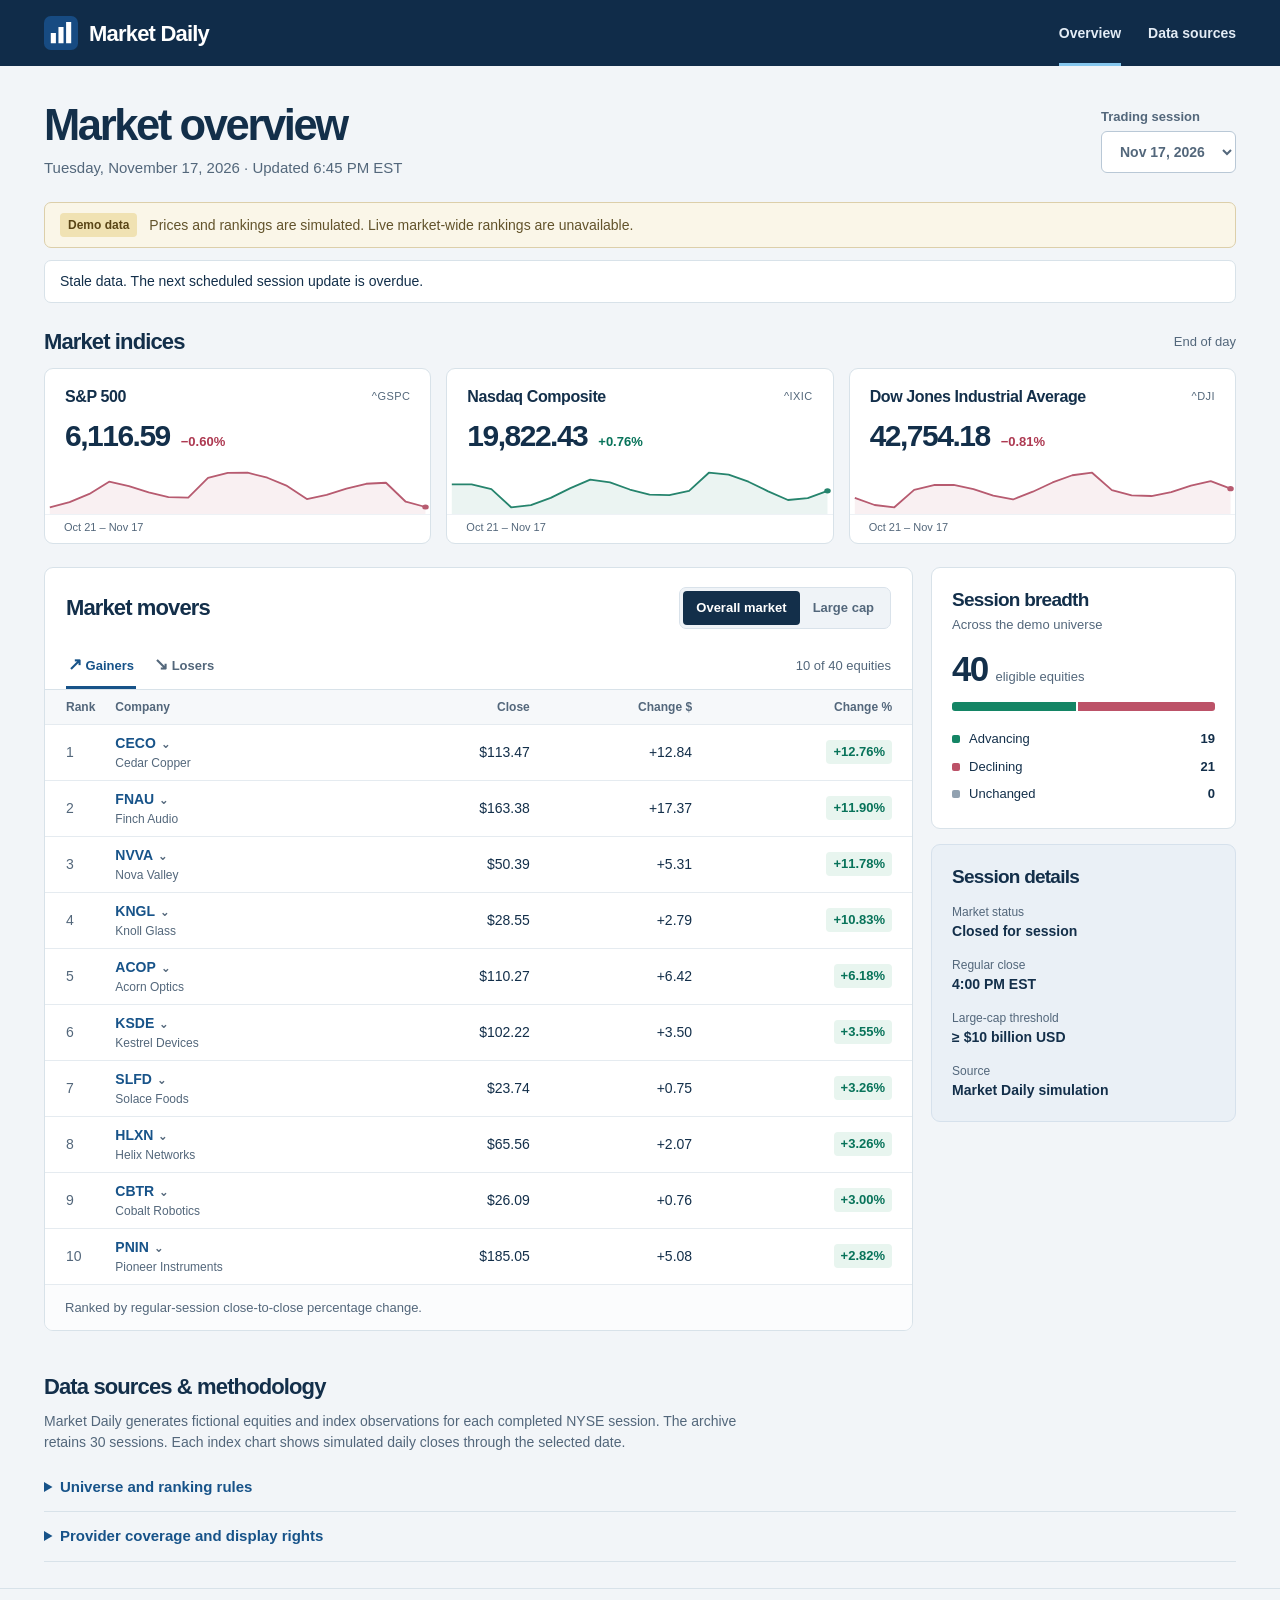
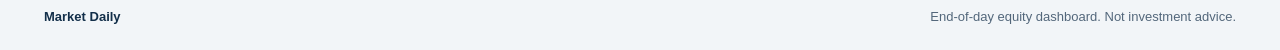
==== public/index.html @ 8e7f45c7 "Build the Market Daily end-of-day dashboard" ====
<!doctype html>
<html lang="en">
<head>
  <meta charset="utf-8"><meta name="viewport" content="width=device-width, initial-scale=1">
  <meta name="theme-color" content="#102c49"><meta name="description" content="Explore synthetic end-of-day U.S. equity sessions, index trends and daily stock movers.">
  <title>Market Daily | U.S. market overview</title>
  <link rel="icon" href="./favicon.svg"><link rel="stylesheet" href="./styles.css">
  <script defer src="./app.js"></script>
</head>
<body>
<a class="skip" href="#main">Skip to market overview</a>
<header><div class="mast wrap">
  <a class="brand" href="./"><img src="./favicon.svg" alt="" width="34" height="34">Market Daily</a>
  <nav aria-label="Main navigation"><a href="#main">Overview</a><a href="#sources">Data sources</a></nav>
</div></header>
<main id="main" class="wrap">
  <div class="heading"><div><h1>Market overview</h1><p class="sub" id="session-meta" aria-live="polite">Loading trading session…</p></div>
    <label class="date-field">Trading session<select id="history" disabled aria-label="Trading session"><option>Loading…</option></select></label>
  </div>
  <div class="demo"><strong>Demo data</strong><span>Prices and rankings are simulated. Live market-wide rankings are unavailable.</span></div>
  <div id="notice" role="status" hidden><span id="message"></span> <button id="retry" hidden>Retry</button></div>
  <section aria-labelledby="index-title"><div class="section-title"><h2 id="index-title">Market indices</h2><span class="muted">End of day</span></div>
    <div id="indices" class="indices" aria-live="polite"><div class="skeleton"></div><div class="skeleton"></div><div class="skeleton"></div></div>
  </section>
  <div class="columns">
    <section class="panel movers" aria-labelledby="movers-title"><div class="panel-head"><h2 id="movers-title">Market movers</h2>
      <div class="switch" role="group" aria-label="Ranking universe"><button data-group="overall" aria-pressed="true">Overall market</button><button data-group="largecap" aria-pressed="false">Large cap</button></div></div>
      <div class="table-tools"><div class="direction" role="group" aria-label="Move direction">
        <button data-side="gainers" aria-pressed="true"><span aria-hidden="true">↗</span> Gainers</button>
        <button data-side="losers" aria-pressed="false"><span aria-hidden="true">↘</span> Losers</button></div>
        <span class="muted" id="row-count" aria-live="polite"></span>
      </div>
      <table id="movers"><caption class="sr" id="caption">Demo stock rankings</caption>
        <thead><tr><th scope="col" class="rank">Rank</th><th scope="col">Company</th><th scope="col" class="numeric">Close</th><th scope="col" class="numeric change-col">Change $</th><th scope="col" class="numeric">Change %</th><th scope="col" class="numeric cap-col" hidden>Market cap</th></tr></thead>
        <tbody></tbody>
      </table>
      <p class="empty" id="empty" hidden></p>
      <p class="table-foot" id="table-foot">Ranked by regular-session close-to-close percentage change.</p>
    </section>
    <aside>
      <section class="panel breadth"><h2>Session breadth</h2><p class="muted">Across the demo universe</p>
        <div class="breadth-top"><strong id="breadth-total">—</strong><span>eligible equities</span></div>
        <div class="breadth-bar" id="breadth-bar" aria-hidden="true"></div>
        <dl class="legend"><div><dt><i class="up-dot"></i>Advancing</dt><dd id="advancing">—</dd></div><div><dt><i class="down-dot"></i>Declining</dt><dd id="declining">—</dd></div><div><dt><i class="flat-dot"></i>Unchanged</dt><dd id="unchanged">—</dd></div></dl>
      </section>
      <section class="panel details"><h2>Session details</h2><dl><dt>Market status</dt><dd id="market-status">—</dd><dt>Regular close</dt><dd id="closing-time">—</dd><dt>Large-cap threshold</dt><dd>≥ $10 billion USD</dd><dt>Source</dt><dd>Market Daily simulation</dd></dl></section>
    </aside>
  </div>
  <section id="sources" class="sources"><h2>Data sources &amp; methodology</h2><p>Market Daily generates fictional equities and index observations for each completed NYSE session. The archive retains 30 sessions. Each index chart shows simulated daily closes through the selected date.</p>
    <details><summary>Universe and ranking rules</summary><p>The intended universe covers active U.S. dollar common shares, common REITs and ADRs primarily listed on Nasdaq, NYSE or NYSE American. Funds, preferreds, warrants, units, rights and OTC listings are excluded. Distinct traded share classes retain their own listings. The overall ranking has no price floor and may include volatile microcaps.</p><p>Each return compares the regular close with the previous trading session’s split-comparable close. The large-cap ranking evaluates all eligible companies with a verified market capitalization of at least $10 billion and a cap observation no more than seven calendar days old. Ties sort by ticker.</p></details>
    <details><summary>Provider coverage and display rights</summary><p>The reviewed free feeds did not establish public redistribution rights and complete coverage of eligible equities. Alpha Vantage’s 20 movers per side cannot establish the largest moves among all large caps. All four lists and all three indices here use synthetic observations.</p><p><a href="https://site.financialmodelingprep.com/pricing-plans">FMP plan and licensing</a> · <a href="https://www.alphavantage.co/terms_of_service/">Alpha Vantage terms</a></p></details>
  </section>
</main>
<footer><div class="wrap"><strong>Market Daily</strong><span>End-of-day equity dashboard. Not investment advice.</span></div></footer>
<noscript>Enable JavaScript to load a trading session.</noscript>
</body></html>
---- public/styles.css ----
*{box-sizing:border-box}
:root{color-scheme:light;--ink:#132f4a;--sub:#53677b;--line:#d8e2e9;--blue:#175389;--up:#08735a;--down:#ad3951;--bg:#f2f5f8}
body{margin:0;background:var(--bg);color:var(--ink);font:15px/1.5 "Inter","Segoe UI",Arial,sans-serif;font-variant-numeric:tabular-nums}
button,select{font:inherit;color:inherit}button,select,summary{cursor:pointer}
a{color:var(--blue);text-underline-offset:3px}button:focus-visible,a:focus-visible,select:focus-visible,summary:focus-visible{outline:3px solid #3281b9;outline-offset:3px}
.wrap{width:min(1192px,calc(100% - 72px));margin:auto}
header{background:#102c49;color:white}.mast{height:66px;display:flex;align-items:center;justify-content:space-between}
.brand{display:flex;align-items:center;gap:11px;font-weight:700;font-size:22px;letter-spacing:-.8px;color:white;text-decoration:none}
nav{height:100%;display:flex;gap:27px}nav a{display:grid;align-items:center;color:#e3ecf5;font-size:14px;font-weight:550;text-decoration:none}nav a:first-child{box-shadow:inset 0 -3px #86c7ee}
h1,h2,h3,p,dl,dd{margin:0}h1{font-size:clamp(32px,3.4vw,48px);letter-spacing:-.055em;line-height:1.12;font-weight:660}h2{font-size:22px;letter-spacing:-.04em;line-height:1.25;font-weight:650}h3{font-size:16px;letter-spacing:-.025em}
.heading,.section-title,.panel-head,.table-tools,footer .wrap{display:flex;justify-content:space-between;align-items:center;gap:16px}
.heading{padding:35px 0 23px}.sub,.muted,.date-field,.table-foot,.breadth-top span{color:var(--sub)}.sub{margin-top:7px}.muted,.date-field{font-size:13px}
.date-field{display:flex;flex-direction:column;gap:4px;font-weight:600}select{background:white;border:1px solid #b9c8d6;border-radius:6px;min-height:42px;padding:6px 14px;font-size:14px;font-weight:550}
.demo,#notice{display:flex;align-items:center;gap:12px;padding:10px 15px;border:1px solid #dccfaa;background:#faf6e8;border-radius:7px;font-size:14px;color:#62532b}
.demo strong{color:#594516;white-space:nowrap;font-size:12px;background:#f0e2b3;padding:3px 8px;border-radius:4px}
#notice{margin-top:12px;background:#fff;border-color:var(--line);color:var(--ink)}#retry{border:1px solid var(--line);background:white;border-radius:4px;padding:7px 12px}
.section-title{margin:25px 0 12px}.indices{display:grid;grid-template-columns:repeat(3,minmax(0,1fr));gap:15px}.index,.skeleton{position:relative;background:#fff;border:1px solid var(--line);border-radius:9px;overflow:hidden}
.index-head{display:flex;align-items:center;justify-content:space-between;gap:8px;padding:16px 20px 0}.ticker{font-size:11px;color:#53677a;letter-spacing:.04em}
.index-value{display:flex;align-items:baseline;flex-wrap:wrap;column-gap:11px;padding:4px 20px 0}.index-value strong{font-size:30px;font-weight:640;letter-spacing:-.05em}
.pos{color:var(--up)}.neg{color:var(--down)}.index-value small{font-size:13px;font-weight:600}
.chart{height:48px;display:block;width:100%;margin-top:8px}.chart-label{display:flex;justify-content:space-between;color:var(--sub);font-size:11px;padding:4px 19px 8px;border-top:1px solid #eef2f6}
.columns{margin:23px 0;display:grid;grid-template-columns:minmax(0,2.85fr) minmax(220px,1fr);align-items:start;gap:18px}
.panel{background:white;border:1px solid var(--line);border-radius:9px;overflow:hidden}
.panel-head{padding:19px 21px 14px}.switch{display:flex;background:#eff3f7;border:1px solid #d9e2ea;padding:3px;border-radius:7px}
.switch button,.direction button{border:0;font-size:13px;font-weight:600;min-height:34px;padding:6px 13px;background:transparent;color:var(--sub)}
.switch button[aria-pressed=true]{background:var(--ink);border-radius:4px;color:white}
.table-tools{padding:0 21px;border-bottom:1px solid var(--line)}.direction{display:flex;gap:16px}
.direction button{padding:9px 2px 11px;min-height:42px}.direction button[aria-pressed=true]{color:var(--blue);box-shadow:inset 0 -3px var(--blue)}.direction span{font-size:17px}
table{width:100%;border-collapse:collapse;font-size:14px}th{text-align:left;background:#f6f8fa;color:var(--sub);font-weight:600;font-size:12px}
th,td{padding:8px 10px;border-bottom:1px solid #e5ebf0}td{height:51px}.rank{width:55px;color:var(--sub);padding-left:21px}td:last-child,th:last-child,th:nth-last-child(2):has(+[hidden]){padding-right:20px}
.numeric{text-align:right;white-space:nowrap}.listing{display:flex;flex-direction:column;align-items:flex-start;gap:0}.listing button{border:0;background:none;color:var(--blue);padding:0;font-weight:700;font-size:14px;text-align:left}.listing button::after{content:"⌄";padding-left:5px;color:var(--sub);font-size:11px}.listing button[aria-expanded=true]::after{content:"⌃"}
.company{font-size:12px;color:var(--sub)}.pct{display:inline-block;border-radius:4px;padding:2px 7px;font-size:13px;font-weight:650}.pct.pos{background:#e8f5ef}.pct.neg{background:#faedf0}
.row-info td{height:auto;padding:11px 21px;background:#f5f8fb;color:var(--sub);font-size:13px}.table-foot,.empty{font-size:13px;padding:13px 20px}.table-foot{background:#fbfcfd}
aside{display:grid;gap:15px}aside section{padding:20px}aside h2{font-size:19px}.breadth p{margin-top:3px}.breadth-top{margin-top:14px;display:flex;align-items:baseline;gap:8px}.breadth-top strong{font-size:35px;line-height:1.2;letter-spacing:-.05em}.breadth-top span{font-size:13px}
.breadth-bar{display:flex;gap:2px;height:9px;overflow:hidden;border-radius:3px;margin:12px 0 14px}.up-dot{background:#148565}.down-dot{background:#bc5268}.flat-dot{background:#91a1b0}
.legend>div{display:flex;align-items:center;justify-content:space-between;font-size:13px;padding:4px 0}.legend i{display:inline-block;width:8px;height:8px;border-radius:2px;margin-right:9px}.legend dd{font-weight:650}.details dt{margin-top:14px;color:var(--sub);font-size:12px}.details dd{font-size:14px;font-weight:550}.details{background:#eaf0f6;border-color:#d6e1ec}
.sources{padding:19px 0 26px;scroll-margin-top:12px}.sources p{color:var(--sub);max-width:92ch;margin:10px 0;font-size:14px}.sources details{border-bottom:1px solid var(--line);padding:4px 0}.sources summary{padding:9px 0;color:var(--blue);font-weight:570}
footer{border-top:1px solid var(--line);padding:18px 0 24px;color:var(--sub);font-size:13px}footer strong{color:var(--ink)}
.skeleton{min-height:152px;background:linear-gradient(110deg,#e7edf2,#f9fafb,#e7edf2);background-size:200%;animation:pulse 1.5s infinite}@keyframes pulse{to{background-position:-200%}}@media(prefers-reduced-motion:reduce){.skeleton{animation:none}}
[hidden]{display:none!important}.sr,.skip:not(:focus){position:absolute;width:1px;height:1px;padding:0;margin:-1px;overflow:hidden;clip-path:inset(50%);white-space:nowrap}.skip:focus{display:block;background:white;padding:10px}
@media(max-width:980px){.wrap{width:calc(100% - 40px)}.columns{grid-template-columns:minmax(0,1fr)}aside{grid-template-columns:1fr 1fr}.details dl{display:grid;grid-template-columns:1fr 1fr;gap:12px;margin-top:16px}.details dt{margin:0}.details dd{text-align:right}.index-head,.index-value{padding-left:15px;padding-right:15px}.index-head{align-items:flex-start}}
@media(max-width:650px){.wrap{width:calc(100% - 28px)}.mast{height:55px}.brand{font-size:19px;gap:7px}.brand img{width:29px;height:29px}nav{gap:13px}nav a{font-size:12px}.heading{padding:22px 0 15px;flex-wrap:wrap;gap:12px}.sub{font-size:13px}.date-field{flex-direction:row;align-items:center;gap:10px}select{min-height:44px}.demo{align-items:flex-start;font-size:12px;padding:9px 10px;gap:9px}.demo strong{font-size:11px}
.section-title{margin-top:20px}.indices{grid-template-columns:1fr;gap:8px}.index{display:grid;grid-template-columns:minmax(0,1.4fr) minmax(88px,.8fr);align-items:center;padding:11px 13px;column-gap:9px}.index-head,.index-value{padding:0}.index-head{grid-column:1;grid-row:1;display:block}.index-head h3{font-size:14px}.ticker{display:none}.index-value{grid-column:1;grid-row:2;gap:6px}.index-value strong{font-size:23px}.index-value small{font-size:12px}.chart{grid-column:2;grid-row:1 / 3;margin:0;height:32px}.chart-label{grid-column:2;grid-row:3;font-size:9px;padding:1px 0 0;border:0}.skeleton{min-height:78px}
.columns{margin:16px 0;gap:14px}.panel-head{padding:14px 12px 5px;flex-wrap:wrap;gap:8px}.panel-head h2,h2{font-size:20px}.switch button{padding:5px 8px;min-height:44px;font-size:12px}.table-tools{padding:0 12px}.direction button{min-height:44px}.direction{gap:9px}.table-tools .muted{font-size:11px}th,td{padding:6px 5px}.rank{width:34px;padding-left:9px;font-size:11px}.numeric{font-size:13px}th.numeric{font-size:11px}.change-col,.cap-col{display:none}td:nth-child(5),th:nth-child(5){padding-right:9px}.pct{font-size:12px;padding:2px 4px}.company{font-size:11px}.listing{position:relative}.listing button{min-width:44px}.listing button::before{content:"";position:absolute;inset:-5px 0;min-height:44px}.table-foot{padding:10px 12px}aside{grid-template-columns:1fr}.breadth,.details{padding:16px}.sources{padding-top:10px}footer .wrap{align-items:flex-start;flex-direction:column;gap:4px}}
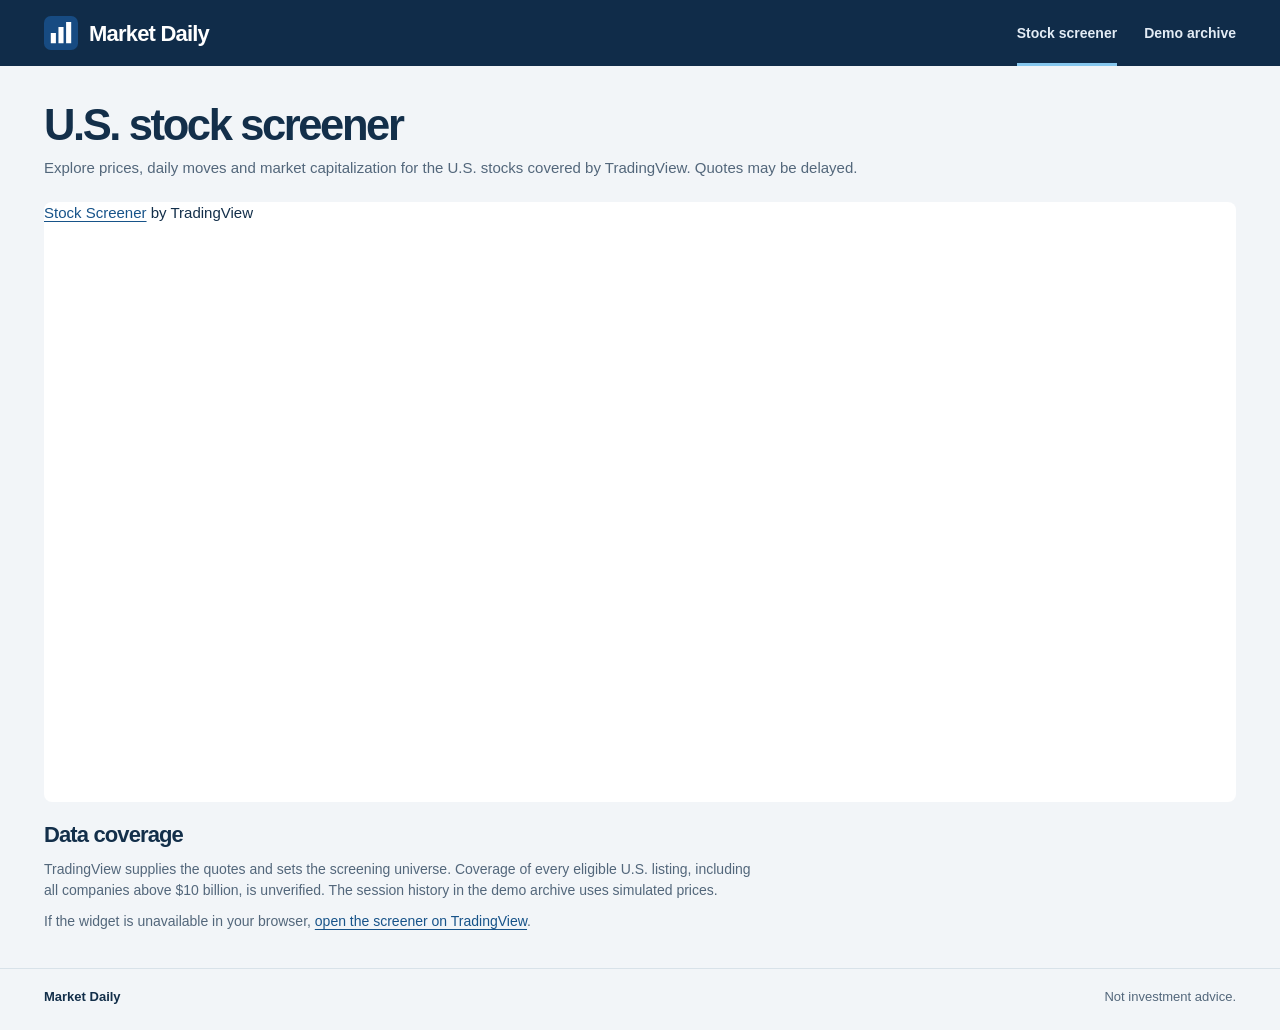
==== commit 9333f450: "Show TradingView US stock screener and separate the demo archive" ====
--- a/public/index.html
+++ b/public/index.html
@@ -1,56 +1,53 @@
 <!doctype html>
 <html lang="en">
 <head>
-  <meta charset="utf-8"><meta name="viewport" content="width=device-width, initial-scale=1">
-  <meta name="theme-color" content="#102c49"><meta name="description" content="Explore synthetic end-of-day U.S. equity sessions, index trends and daily stock movers.">
-  <title>Market Daily | U.S. market overview</title>
-  <link rel="icon" href="./favicon.svg"><link rel="stylesheet" href="./styles.css">
-  <script defer src="./app.js"></script>
+  <meta charset="utf-8">
+  <meta name="viewport" content="width=device-width, initial-scale=1">
+  <meta name="theme-color" content="#102c49">
+  <meta name="description" content="Explore U.S. stock prices and daily movers in TradingView’s stock screener.">
+  <title>U.S. stock screener | Market Daily</title>
+  <link rel="icon" href="./favicon.svg">
+  <link rel="stylesheet" href="./styles.css">
 </head>
 <body>
-<a class="skip" href="#main">Skip to market overview</a>
-<header><div class="mast wrap">
-  <a class="brand" href="./"><img src="./favicon.svg" alt="" width="34" height="34">Market Daily</a>
-  <nav aria-label="Main navigation"><a href="#main">Overview</a><a href="#sources">Data sources</a></nav>
-</div></header>
-<main id="main" class="wrap">
-  <div class="heading"><div><h1>Market overview</h1><p class="sub" id="session-meta" aria-live="polite">Loading trading session…</p></div>
-    <label class="date-field">Trading session<select id="history" disabled aria-label="Trading session"><option>Loading…</option></select></label>
-  </div>
-  <div class="demo"><strong>Demo data</strong><span>Prices and rankings are simulated. Live market-wide rankings are unavailable.</span></div>
-  <div id="notice" role="status" hidden><span id="message"></span> <button id="retry" hidden>Retry</button></div>
-  <section aria-labelledby="index-title"><div class="section-title"><h2 id="index-title">Market indices</h2><span class="muted">End of day</span></div>
-    <div id="indices" class="indices" aria-live="polite"><div class="skeleton"></div><div class="skeleton"></div><div class="skeleton"></div></div>
-  </section>
-  <div class="columns">
-    <section class="panel movers" aria-labelledby="movers-title"><div class="panel-head"><h2 id="movers-title">Market movers</h2>
-      <div class="switch" role="group" aria-label="Ranking universe"><button data-group="overall" aria-pressed="true">Overall market</button><button data-group="largecap" aria-pressed="false">Large cap</button></div></div>
-      <div class="table-tools"><div class="direction" role="group" aria-label="Move direction">
-        <button data-side="gainers" aria-pressed="true"><span aria-hidden="true">↗</span> Gainers</button>
-        <button data-side="losers" aria-pressed="false"><span aria-hidden="true">↘</span> Losers</button></div>
-        <span class="muted" id="row-count" aria-live="polite"></span>
+  <a class="skip" href="#main">Skip to stock screener</a>
+  <header>
+    <div class="mast wrap">
+      <a class="brand" href="./"><img src="./favicon.svg" alt="" width="34" height="34">Market Daily</a>
+      <nav aria-label="Main navigation"><a href="./" aria-current="page">Stock screener</a><a href="./demo.html">Demo archive</a></nav>
+    </div>
+  </header>
+  <main class="wrap" id="main">
+    <div class="heading"><div>
+      <h1>U.S. stock screener</h1>
+      <p class="sub">Explore prices, daily moves and market capitalization for the U.S. stocks covered by TradingView. Quotes may be delayed.</p>
+    </div></div>
+    <section aria-label="TradingView U.S. stock screener">
+      <div class="tradingview-widget-container">
+        <div class="tradingview-widget-container__widget"></div>
+        <div class="tradingview-widget-copyright">
+          <a href="https://www.tradingview.com/screener/" rel="noopener nofollow" target="_blank"><span class="blue-text">Stock Screener</span></a><span class="trademark"> by TradingView</span>
+        </div>
+        <script src="https://s3.tradingview.com/external-embedding/embed-widget-screener.js" async>
+          {
+            "market": "us",
+            "defaultColumn": "overview",
+            "defaultScreen": "top_gainers",
+            "showToolbar": true,
+            "locale": "en",
+            "colorTheme": "light",
+            "width": "100%",
+            "height": 600
+          }
+        </script>
       </div>
-      <table id="movers"><caption class="sr" id="caption">Demo stock rankings</caption>
-        <thead><tr><th scope="col" class="rank">Rank</th><th scope="col">Company</th><th scope="col" class="numeric">Close</th><th scope="col" class="numeric change-col">Change $</th><th scope="col" class="numeric">Change %</th><th scope="col" class="numeric cap-col" hidden>Market cap</th></tr></thead>
-        <tbody></tbody>
-      </table>
-      <p class="empty" id="empty" hidden></p>
-      <p class="table-foot" id="table-foot">Ranked by regular-session close-to-close percentage change.</p>
     </section>
-    <aside>
-      <section class="panel breadth"><h2>Session breadth</h2><p class="muted">Across the demo universe</p>
-        <div class="breadth-top"><strong id="breadth-total">—</strong><span>eligible equities</span></div>
-        <div class="breadth-bar" id="breadth-bar" aria-hidden="true"></div>
-        <dl class="legend"><div><dt><i class="up-dot"></i>Advancing</dt><dd id="advancing">—</dd></div><div><dt><i class="down-dot"></i>Declining</dt><dd id="declining">—</dd></div><div><dt><i class="flat-dot"></i>Unchanged</dt><dd id="unchanged">—</dd></div></dl>
-      </section>
-      <section class="panel details"><h2>Session details</h2><dl><dt>Market status</dt><dd id="market-status">—</dd><dt>Regular close</dt><dd id="closing-time">—</dd><dt>Large-cap threshold</dt><dd>≥ $10 billion USD</dd><dt>Source</dt><dd>Market Daily simulation</dd></dl></section>
-    </aside>
-  </div>
-  <section id="sources" class="sources"><h2>Data sources &amp; methodology</h2><p>Market Daily generates fictional equities and index observations for each completed NYSE session. The archive retains 30 sessions. Each index chart shows simulated daily closes through the selected date.</p>
-    <details><summary>Universe and ranking rules</summary><p>The intended universe covers active U.S. dollar common shares, common REITs and ADRs primarily listed on Nasdaq, NYSE or NYSE American. Funds, preferreds, warrants, units, rights and OTC listings are excluded. Distinct traded share classes retain their own listings. The overall ranking has no price floor and may include volatile microcaps.</p><p>Each return compares the regular close with the previous trading session’s split-comparable close. The large-cap ranking evaluates all eligible companies with a verified market capitalization of at least $10 billion and a cap observation no more than seven calendar days old. Ties sort by ticker.</p></details>
-    <details><summary>Provider coverage and display rights</summary><p>The reviewed free feeds did not establish public redistribution rights and complete coverage of eligible equities. Alpha Vantage’s 20 movers per side cannot establish the largest moves among all large caps. All four lists and all three indices here use synthetic observations.</p><p><a href="https://site.financialmodelingprep.com/pricing-plans">FMP plan and licensing</a> · <a href="https://www.alphavantage.co/terms_of_service/">Alpha Vantage terms</a></p></details>
-  </section>
-</main>
-<footer><div class="wrap"><strong>Market Daily</strong><span>End-of-day equity dashboard. Not investment advice.</span></div></footer>
-<noscript>Enable JavaScript to load a trading session.</noscript>
-</body></html>
+    <section class="sources" aria-labelledby="coverage">
+      <h2 id="coverage">Data coverage</h2>
+      <p>TradingView supplies the quotes and sets the screening universe. Coverage of every eligible U.S. listing, including all companies above $10 billion, is unverified. The session history in the demo archive uses simulated prices.</p>
+      <p>If the widget is unavailable in your browser, <a href="https://www.tradingview.com/screener/">open the screener on TradingView</a>.</p>
+    </section>
+  </main>
+  <footer><div class="wrap"><strong>Market Daily</strong><span>Not investment advice.</span></div></footer>
+</body>
+</html>
--- a/public/styles.css
+++ b/public/styles.css
@@ -6,7 +6,8 @@
 .wrap{width:min(1192px,calc(100% - 72px));margin:auto}
 header{background:#102c49;color:white}.mast{height:66px;display:flex;align-items:center;justify-content:space-between}
 .brand{display:flex;align-items:center;gap:11px;font-weight:700;font-size:22px;letter-spacing:-.8px;color:white;text-decoration:none}
-nav{height:100%;display:flex;gap:27px}nav a{display:grid;align-items:center;color:#e3ecf5;font-size:14px;font-weight:550;text-decoration:none}nav a:first-child{box-shadow:inset 0 -3px #86c7ee}
+nav{height:100%;display:flex;gap:27px}nav a{display:grid;align-items:center;color:#e3ecf5;font-size:14px;font-weight:550;text-decoration:none}nav a[aria-current=page]{box-shadow:inset 0 -3px #86c7ee}
+.tradingview-widget-container{min-height:600px;background:white;border-radius:8px}
 h1,h2,h3,p,dl,dd{margin:0}h1{font-size:clamp(32px,3.4vw,48px);letter-spacing:-.055em;line-height:1.12;font-weight:660}h2{font-size:22px;letter-spacing:-.04em;line-height:1.25;font-weight:650}h3{font-size:16px;letter-spacing:-.025em}
 .heading,.section-title,.panel-head,.table-tools,footer .wrap{display:flex;justify-content:space-between;align-items:center;gap:16px}
 .heading{padding:35px 0 23px}.sub,.muted,.date-field,.table-foot,.breadth-top span{color:var(--sub)}.sub{margin-top:7px}.muted,.date-field{font-size:13px}
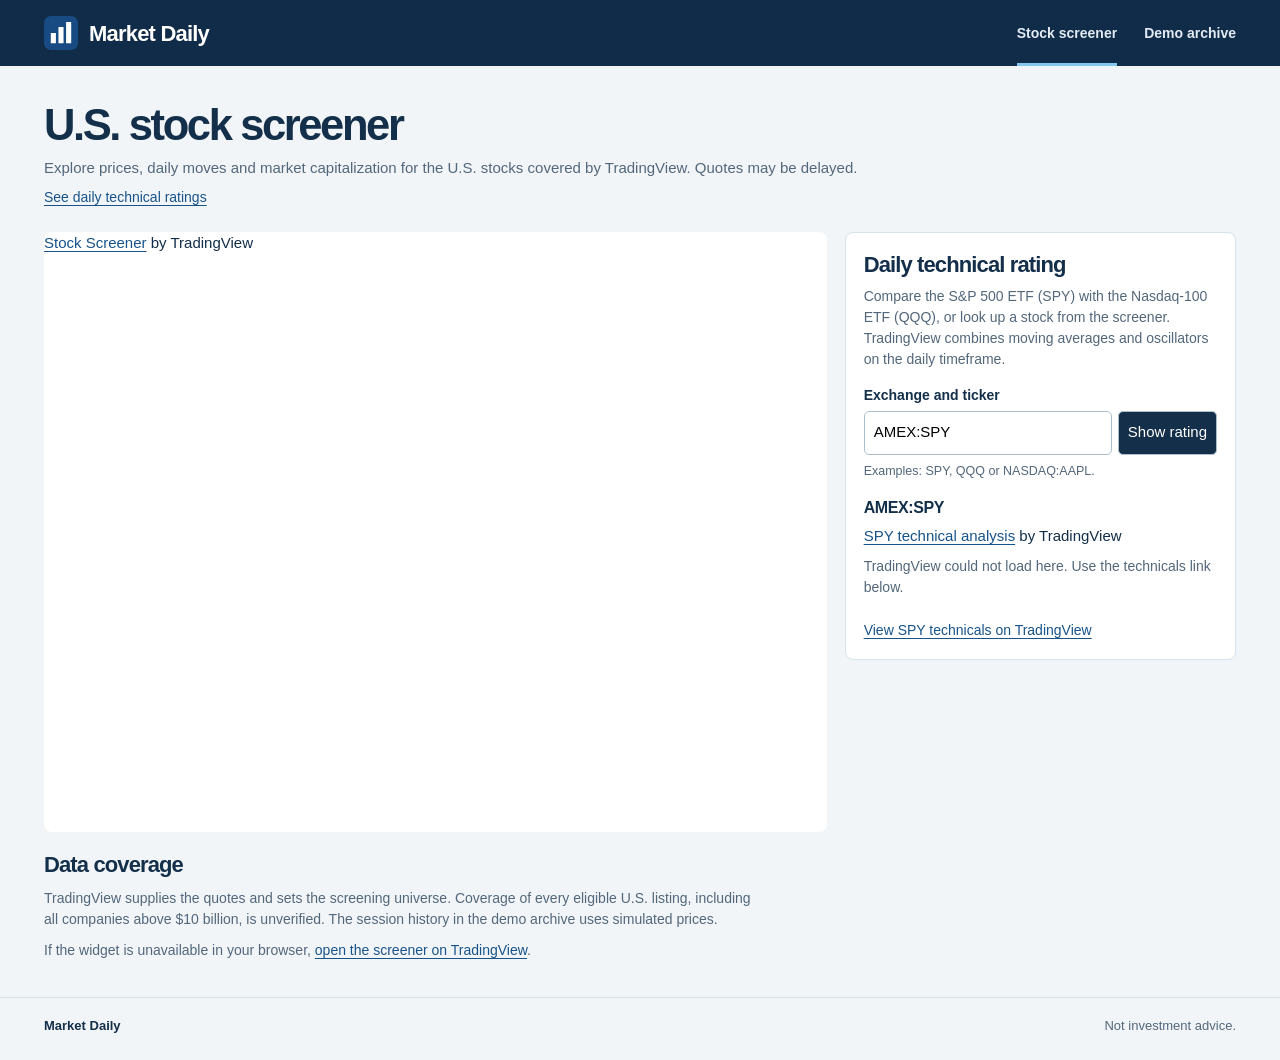
==== commit 0deafaf6: "Add free daily technical ratings for benchmarks and stock lookups" ====
--- a/public/index.html
+++ b/public/index.html
@@ -8,6 +8,7 @@
   <title>U.S. stock screener | Market Daily</title>
   <link rel="icon" href="./favicon.svg">
   <link rel="stylesheet" href="./styles.css">
+  <script defer src="./technicals.js"></script>
 </head>
 <body>
   <a class="skip" href="#main">Skip to stock screener</a>
@@ -21,7 +22,9 @@
     <div class="heading"><div>
       <h1>U.S. stock screener</h1>
       <p class="sub">Explore prices, daily moves and market capitalization for the U.S. stocks covered by TradingView. Quotes may be delayed.</p>
+      <a href="#technicals">See daily technical ratings</a>
     </div></div>
+    <div class="market-tools">
     <section aria-label="TradingView U.S. stock screener">
       <div class="tradingview-widget-container">
         <div class="tradingview-widget-container__widget"></div>
@@ -42,6 +45,28 @@
         </script>
       </div>
     </section>
+    <section class="rating-panel" id="technicals" aria-labelledby="rating-title">
+      <h2 id="rating-title">Daily technical rating</h2>
+      <p>Compare the S&amp;P 500 ETF (SPY) with the Nasdaq-100 ETF (QQQ), or look up a stock from the screener. TradingView combines moving averages and oscillators on the daily timeframe.</p>
+      <form id="rating-form">
+        <label for="rating-symbol">Exchange and ticker</label>
+        <div class="rating-controls">
+          <input id="rating-symbol" name="symbol" value="AMEX:SPY" list="rating-benchmarks" required maxlength="28" autocomplete="off" autocapitalize="characters" spellcheck="false" aria-describedby="rating-hint">
+          <datalist id="rating-benchmarks">
+            <option value="AMEX:SPY">S&amp;P 500 ETF</option>
+            <option value="NASDAQ:QQQ">Nasdaq-100 ETF</option>
+          </datalist>
+          <button type="submit">Show rating</button>
+        </div>
+        <small id="rating-hint">Examples: SPY, QQQ or NASDAQ:AAPL.</small>
+      </form>
+      <h3 id="rated-symbol" aria-live="polite">AMEX:SPY</h3>
+      <div id="rating-widget"></div>
+      <p id="rating-error" role="status" hidden>TradingView could not load here. Use the technicals link below.</p>
+      <a id="rating-link" href="https://www.tradingview.com/symbols/AMEX-SPY/technicals/" rel="noopener nofollow" target="_blank">View SPY technicals on TradingView</a>
+      <noscript><p>Enable JavaScript to switch symbols and view the rating here.</p></noscript>
+    </section>
+    </div>
     <section class="sources" aria-labelledby="coverage">
       <h2 id="coverage">Data coverage</h2>
       <p>TradingView supplies the quotes and sets the screening universe. Coverage of every eligible U.S. listing, including all companies above $10 billion, is unverified. The session history in the demo archive uses simulated prices.</p>
--- a/public/styles.css
+++ b/public/styles.css
@@ -8,6 +8,19 @@
 .brand{display:flex;align-items:center;gap:11px;font-weight:700;font-size:22px;letter-spacing:-.8px;color:white;text-decoration:none}
 nav{height:100%;display:flex;gap:27px}nav a{display:grid;align-items:center;color:#e3ecf5;font-size:14px;font-weight:550;text-decoration:none}nav a[aria-current=page]{box-shadow:inset 0 -3px #86c7ee}
 .tradingview-widget-container{min-height:600px;background:white;border-radius:8px}
+.market-tools{display:grid;gap:18px;grid-template-columns:minmax(0,2fr) minmax(300px,1fr);align-items:start}
+.rating-panel{padding:18px;background:white;border:1px solid var(--line);border-radius:8px;scroll-margin-top:12px}
+.rating-panel p,.rating-panel small{color:var(--sub)}
+.rating-panel p{margin:8px 0 14px;font-size:14px}
+.rating-panel label{font-weight:600;font-size:14px}
+.rating-controls{display:flex;gap:6px;margin:4px 0}
+.rating-controls input,.rating-controls button{min-height:44px;border:1px solid #aebfce;border-radius:5px;font:inherit;padding:5px 9px}
+.rating-controls input{min-width:0;flex:1}
+.rating-controls button{background:var(--ink);color:white}
+.rating-panel h3{margin:15px 0 5px}
+.rating-panel .tradingview-widget-container{min-height:0}
+.rating-panel>a,.heading a{display:inline-block;margin-top:8px;font-size:14px}
+@media(max-width:900px){.market-tools{grid-template-columns:minmax(0,1fr)}}
 h1,h2,h3,p,dl,dd{margin:0}h1{font-size:clamp(32px,3.4vw,48px);letter-spacing:-.055em;line-height:1.12;font-weight:660}h2{font-size:22px;letter-spacing:-.04em;line-height:1.25;font-weight:650}h3{font-size:16px;letter-spacing:-.025em}
 .heading,.section-title,.panel-head,.table-tools,footer .wrap{display:flex;justify-content:space-between;align-items:center;gap:16px}
 .heading{padding:35px 0 23px}.sub,.muted,.date-field,.table-foot,.breadth-top span{color:var(--sub)}.sub{margin-top:7px}.muted,.date-field{font-size:13px}
